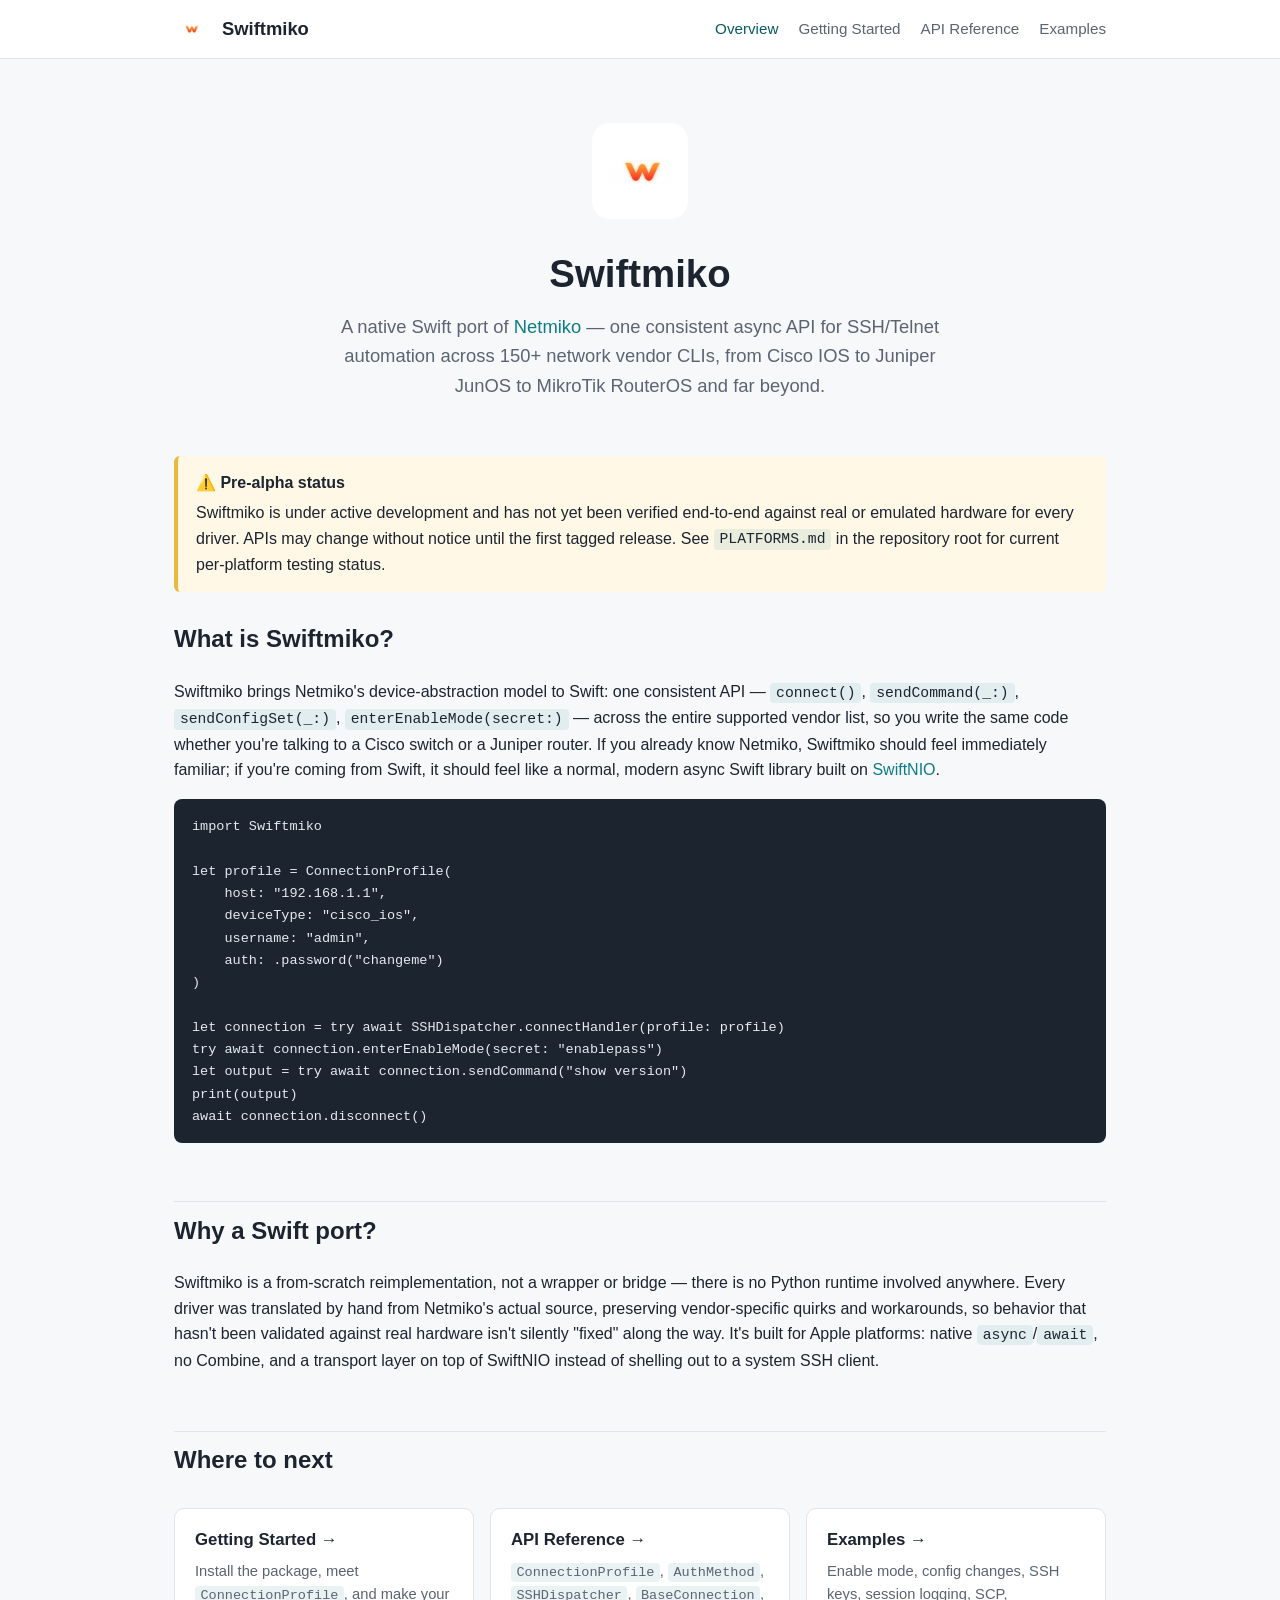
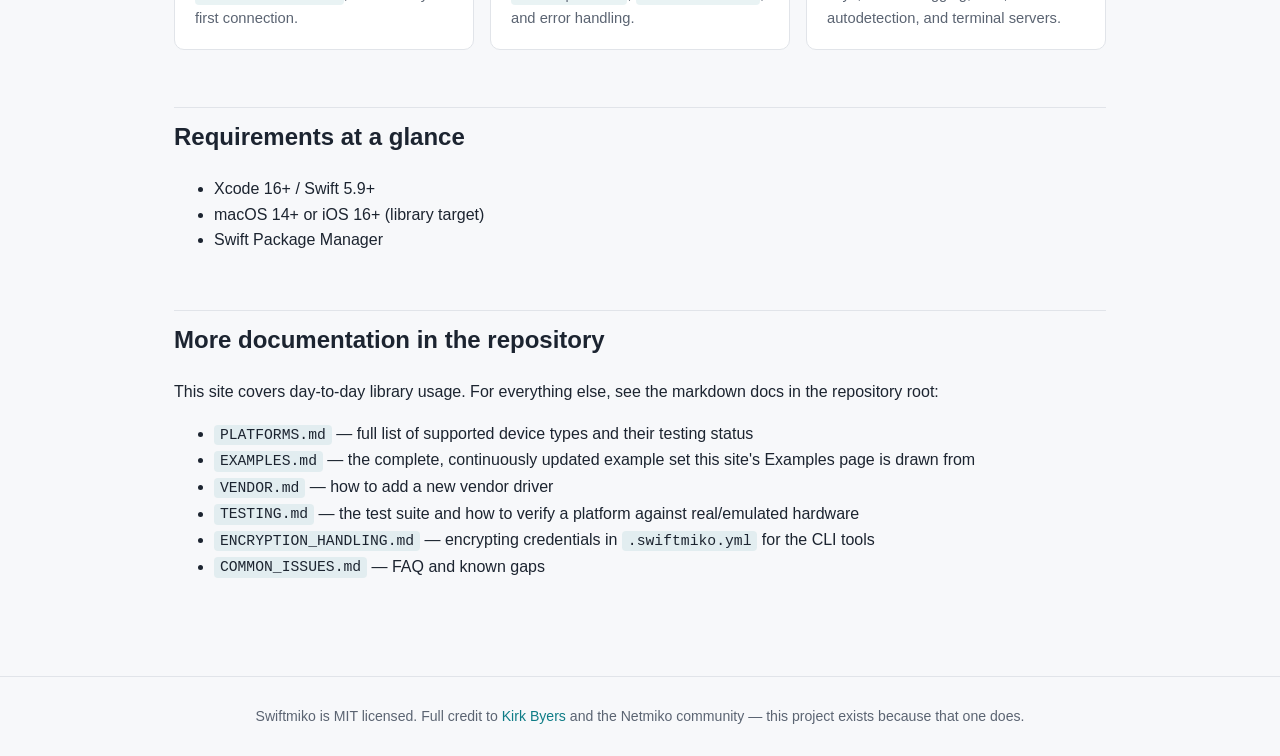
==== Docs/index.html @ 96a62c95 "Add HTML documentation site to Docs/ Static, dependency-free reference covering getting started, the" ====
<!DOCTYPE html>
<html lang="en">
<head>
    <meta charset="UTF-8">
    <meta name="viewport" content="width=device-width, initial-scale=1.0">
    <title>Swiftmiko — Multi-Vendor Network Device Automation for Swift</title>
    <link rel="stylesheet" href="./styles.css">
</head>
<body>
    <header class="site-header">
        <div class="header-inner">
            <img class="logo" src="../Images/Swiftmiko-Icons/favicon/apple-touch-icon.png" alt="Swiftmiko icon">
            <span class="site-title">Swiftmiko</span>
            <nav class="site-nav">
                <a href="./index.html" class="active">Overview</a>
                <a href="./getting-started.html">Getting Started</a>
                <a href="./api-reference.html">API Reference</a>
                <a href="./examples.html">Examples</a>
            </nav>
        </div>
    </header>

    <main>
        <section class="hero">
            <img class="hero-logo" src="../Images/Swiftmiko-Icons/AppIcon.appiconset/icon_256x256@2x.png" alt="Swiftmiko logo">
            <h1>Swiftmiko</h1>
            <p class="tagline">
                A native Swift port of <a href="https://github.com/ktbyers/netmiko">Netmiko</a> —
                one consistent async API for SSH/Telnet automation across 150+
                network vendor CLIs, from Cisco IOS to Juniper JunOS to MikroTik
                RouterOS and far beyond.
            </p>
        </section>

        <div class="callout">
            <strong>⚠️ Pre-alpha status</strong>
            Swiftmiko is under active development and has not yet been verified
            end-to-end against real or emulated hardware for every driver. APIs
            may change without notice until the first tagged release. See
            <code>PLATFORMS.md</code> in the repository root for current
            per-platform testing status.
        </div>

        <h2 id="what-is-this">What is Swiftmiko?</h2>
        <p>
            Swiftmiko brings Netmiko's device-abstraction model to Swift: one
            consistent API — <code>connect()</code>, <code>sendCommand(_:)</code>,
            <code>sendConfigSet(_:)</code>, <code>enterEnableMode(secret:)</code> —
            across the entire supported vendor list, so you write the same code
            whether you're talking to a Cisco switch or a Juniper router. If you
            already know Netmiko, Swiftmiko should feel immediately familiar; if
            you're coming from Swift, it should feel like a normal, modern async
            Swift library built on <a href="https://github.com/apple/swift-nio">SwiftNIO</a>.
        </p>

        <pre><code>import Swiftmiko

let profile = ConnectionProfile(
    host: "192.168.1.1",
    deviceType: "cisco_ios",
    username: "admin",
    auth: .password("changeme")
)

let connection = try await SSHDispatcher.connectHandler(profile: profile)
try await connection.enterEnableMode(secret: "enablepass")
let output = try await connection.sendCommand("show version")
print(output)
await connection.disconnect()</code></pre>

        <h2 id="why">Why a Swift port?</h2>
        <p>
            Swiftmiko is a from-scratch reimplementation, not a wrapper or
            bridge — there is no Python runtime involved anywhere. Every driver
            was translated by hand from Netmiko's actual source, preserving
            vendor-specific quirks and workarounds, so behavior that hasn't been
            validated against real hardware isn't silently "fixed" along the
            way. It's built for Apple platforms: native <code>async</code>/<code>await</code>,
            no Combine, and a transport layer on top of SwiftNIO instead of
            shelling out to a system SSH client.
        </p>

        <h2 id="where-next">Where to next</h2>
        <div class="card-grid">
            <a class="card" href="./getting-started.html">
                <h3>Getting Started →</h3>
                <p>Install the package, meet <code>ConnectionProfile</code>, and make your first connection.</p>
            </a>
            <a class="card" href="./api-reference.html">
                <h3>API Reference →</h3>
                <p><code>ConnectionProfile</code>, <code>AuthMethod</code>, <code>SSHDispatcher</code>, <code>BaseConnection</code>, and error handling.</p>
            </a>
            <a class="card" href="./examples.html">
                <h3>Examples →</h3>
                <p>Enable mode, config changes, SSH keys, session logging, SCP, autodetection, and terminal servers.</p>
            </a>
        </div>

        <h2 id="requirements">Requirements at a glance</h2>
        <ul>
            <li>Xcode 16+ / Swift 5.9+</li>
            <li>macOS 14+ or iOS 16+ (library target)</li>
            <li>Swift Package Manager</li>
        </ul>

        <h2 id="more-docs">More documentation in the repository</h2>
        <p>This site covers day-to-day library usage. For everything else, see the markdown docs in the repository root:</p>
        <ul>
            <li><code>PLATFORMS.md</code> — full list of supported device types and their testing status</li>
            <li><code>EXAMPLES.md</code> — the complete, continuously updated example set this site's Examples page is drawn from</li>
            <li><code>VENDOR.md</code> — how to add a new vendor driver</li>
            <li><code>TESTING.md</code> — the test suite and how to verify a platform against real/emulated hardware</li>
            <li><code>ENCRYPTION_HANDLING.md</code> — encrypting credentials in <code>.swiftmiko.yml</code> for the CLI tools</li>
            <li><code>COMMON_ISSUES.md</code> — FAQ and known gaps</li>
        </ul>
    </main>

    <footer class="site-footer">
        Swiftmiko is MIT licensed. Full credit to
        <a href="https://github.com/ktbyers">Kirk Byers</a> and the Netmiko
        community — this project exists because that one does.
    </footer>
</body>
</html>
---- Docs/styles.css ----
:root {
    --bg: #f7f8fa;
    --bg-panel: #ffffff;
    --text: #1c2430;
    --text-muted: #5b6472;
    --border: #e1e4e9;
    --accent: #0e7c86;
    --accent-dark: #095b63;
    --code-bg: #1c2430;
    --code-text: #e6e9ef;
    --callout-bg: #fff8e6;
    --callout-border: #e8b93a;
    --max-width: 980px;
}

* { box-sizing: border-box; }

html { scroll-behavior: smooth; }

body {
    margin: 0;
    background: var(--bg);
    color: var(--text);
    font-family: -apple-system, BlinkMacSystemFont, "Segoe UI", Helvetica, Arial, sans-serif;
    line-height: 1.6;
}

a { color: var(--accent); text-decoration: none; }
a:hover { color: var(--accent-dark); text-decoration: underline; }

code, pre, kbd {
    font-family: "SF Mono", Menlo, Consolas, "Courier New", monospace;
    font-size: 0.92em;
}

code {
    background: rgba(14, 124, 134, 0.09);
    padding: 0.15em 0.4em;
    border-radius: 4px;
}

pre {
    background: var(--code-bg);
    color: var(--code-text);
    padding: 16px 18px;
    border-radius: 8px;
    overflow-x: auto;
    line-height: 1.5;
}

pre code {
    background: none;
    padding: 0;
    color: inherit;
}

/* Site header / nav */
header.site-header {
    background: var(--bg-panel);
    border-bottom: 1px solid var(--border);
    position: sticky;
    top: 0;
    z-index: 10;
}

.header-inner {
    max-width: var(--max-width);
    margin: 0 auto;
    display: flex;
    align-items: center;
    gap: 14px;
    padding: 12px 24px;
}

.header-inner img.logo {
    width: 34px;
    height: 34px;
    border-radius: 7px;
    object-fit: cover;
}

.header-inner .site-title {
    font-weight: 700;
    font-size: 1.15rem;
    color: var(--text);
}

nav.site-nav {
    margin-left: auto;
    display: flex;
    gap: 20px;
    flex-wrap: wrap;
}

nav.site-nav a {
    color: var(--text-muted);
    font-size: 0.95rem;
    font-weight: 500;
}

nav.site-nav a.active,
nav.site-nav a:hover {
    color: var(--accent-dark);
}

/* Layout */
main {
    max-width: var(--max-width);
    margin: 0 auto;
    padding: 40px 24px 80px;
}

.layout {
    display: flex;
    gap: 40px;
    align-items: flex-start;
}

.content {
    flex: 1;
    min-width: 0;
}

aside.toc {
    width: 220px;
    flex-shrink: 0;
    position: sticky;
    top: 84px;
    font-size: 0.88rem;
}

aside.toc h4 {
    margin: 0 0 8px;
    color: var(--text-muted);
    text-transform: uppercase;
    letter-spacing: 0.04em;
    font-size: 0.75rem;
}

aside.toc ul {
    list-style: none;
    margin: 0;
    padding: 0;
    border-left: 2px solid var(--border);
}

aside.toc li a {
    display: block;
    padding: 4px 12px;
    color: var(--text-muted);
}

aside.toc li a:hover {
    color: var(--accent-dark);
    text-decoration: none;
}

@media (max-width: 860px) {
    aside.toc { display: none; }
}

/* Hero */
.hero {
    text-align: center;
    padding: 24px 0 8px;
}

.hero img.hero-logo {
    width: 96px;
    height: 96px;
    border-radius: 18px;
    object-fit: cover;
    margin-bottom: 16px;
}

.hero h1 {
    font-size: 2.4rem;
    margin: 0 0 8px;
}

.hero p.tagline {
    color: var(--text-muted);
    font-size: 1.15rem;
    max-width: 640px;
    margin: 0 auto 28px;
}

/* Typography */
h1 { font-size: 2rem; margin-top: 0; }
h2 {
    font-size: 1.5rem;
    margin-top: 2.4em;
    padding-top: 0.4em;
    border-top: 1px solid var(--border);
}
h2:first-of-type { border-top: none; margin-top: 1.2em; padding-top: 0; }
h3 { font-size: 1.15rem; margin-top: 1.8em; }
p, li { color: var(--text); }
.muted { color: var(--text-muted); }

/* Callouts */
.callout {
    background: var(--callout-bg);
    border-left: 4px solid var(--callout-border);
    border-radius: 6px;
    padding: 14px 18px;
    margin: 20px 0;
}

.callout strong { display: block; margin-bottom: 4px; }

/* Cards */
.card-grid {
    display: grid;
    grid-template-columns: repeat(auto-fit, minmax(220px, 1fr));
    gap: 16px;
    margin: 28px 0;
}

.card {
    background: var(--bg-panel);
    border: 1px solid var(--border);
    border-radius: 10px;
    padding: 18px 20px;
    display: block;
}

.card h3 {
    margin: 0 0 6px;
    font-size: 1.05rem;
    color: var(--text);
}

.card p {
    margin: 0;
    font-size: 0.92rem;
    color: var(--text-muted);
}

/* Tables */
table {
    width: 100%;
    border-collapse: collapse;
    margin: 18px 0 28px;
    font-size: 0.92rem;
}

th, td {
    text-align: left;
    padding: 8px 12px;
    border-bottom: 1px solid var(--border);
    vertical-align: top;
}

th {
    color: var(--text-muted);
    font-weight: 600;
    font-size: 0.82rem;
    text-transform: uppercase;
    letter-spacing: 0.03em;
}

td code { white-space: nowrap; }

/* Footer */
footer.site-footer {
    border-top: 1px solid var(--border);
    padding: 28px 24px;
    text-align: center;
    color: var(--text-muted);
    font-size: 0.88rem;
}
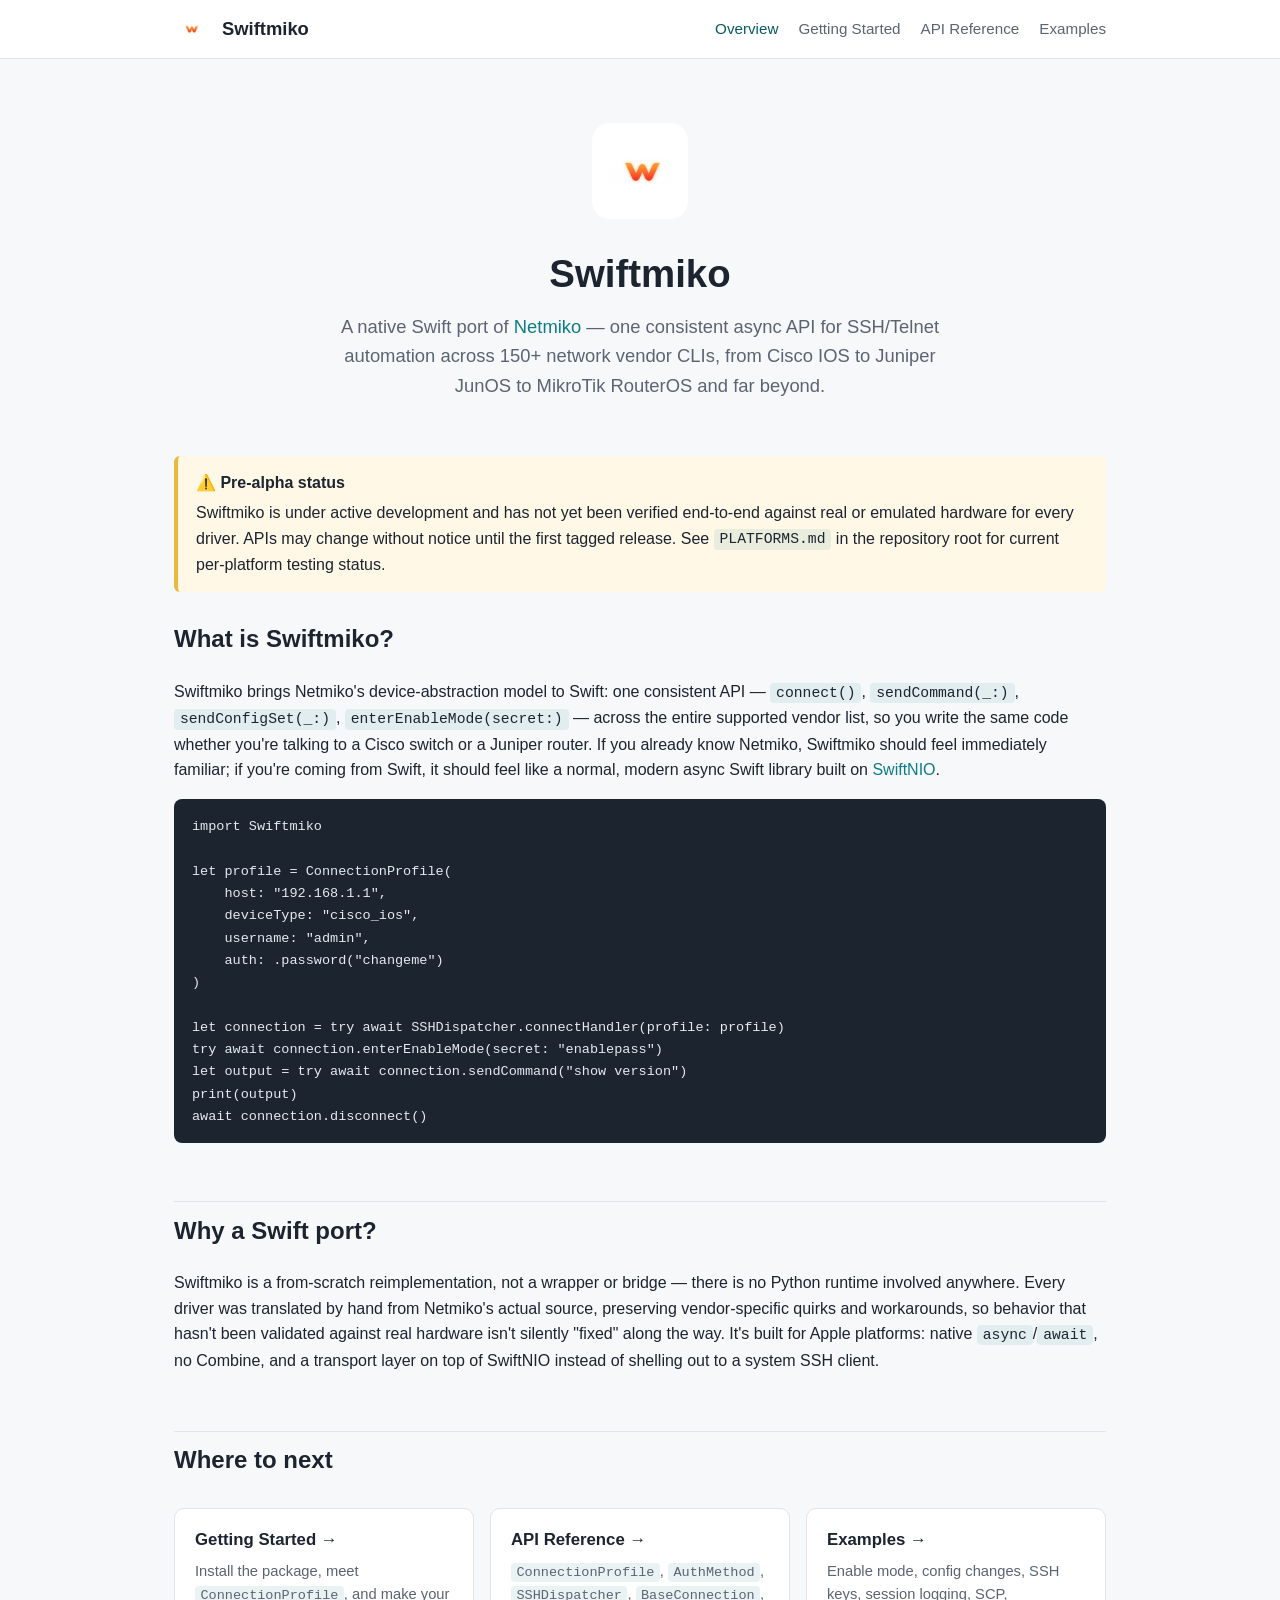
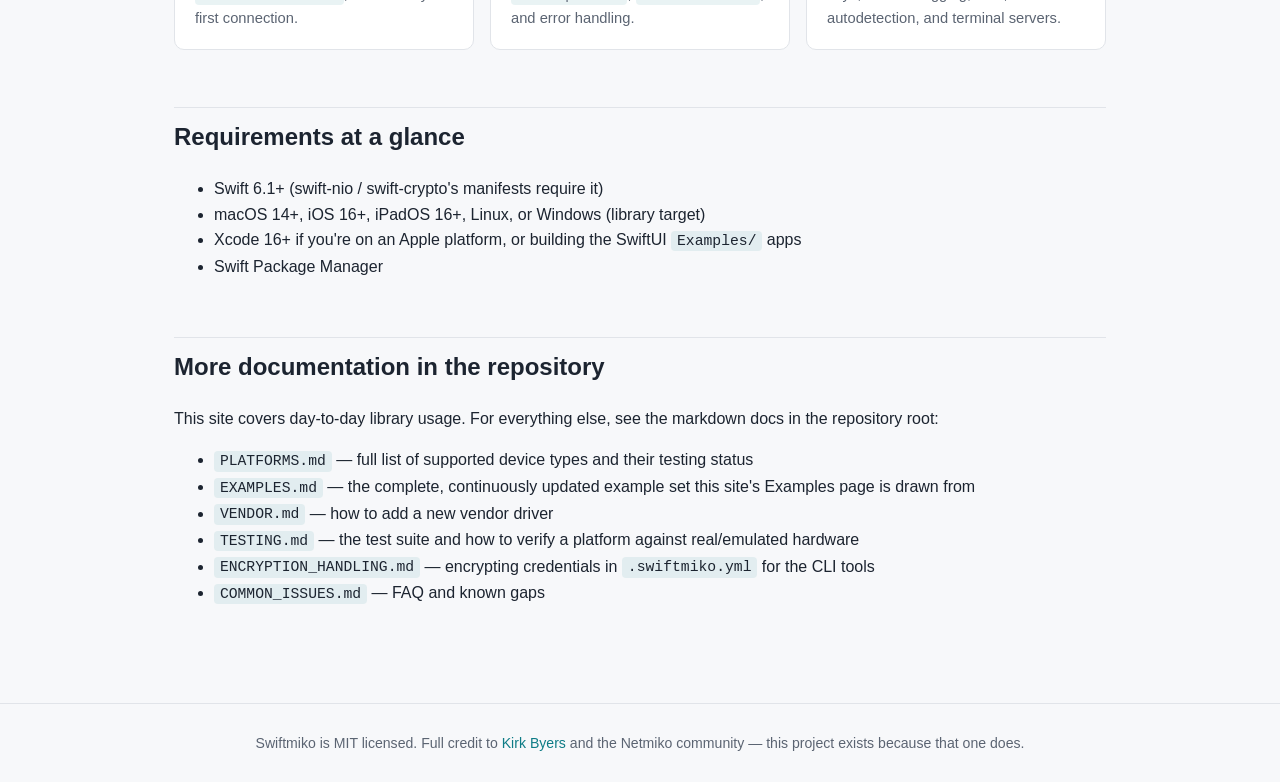
==== commit e5d1c215: "Close doc rot in TESTING.md, VENDOR.md, and the Docs/ HTML site - Docs/index.html and Docs/getting-s" ====
--- a/Docs/index.html
+++ b/Docs/index.html
@@ -98,8 +98,9 @@
 
         <h2 id="requirements">Requirements at a glance</h2>
         <ul>
-            <li>Xcode 16+ / Swift 5.9+</li>
-            <li>macOS 14+ or iOS 16+ (library target)</li>
+            <li>Swift 6.1+ (swift-nio / swift-crypto's manifests require it)</li>
+            <li>macOS 14+, iOS 16+, iPadOS 16+, Linux, or Windows (library target)</li>
+            <li>Xcode 16+ if you're on an Apple platform, or building the SwiftUI <code>Examples/</code> apps</li>
             <li>Swift Package Manager</li>
         </ul>
 
